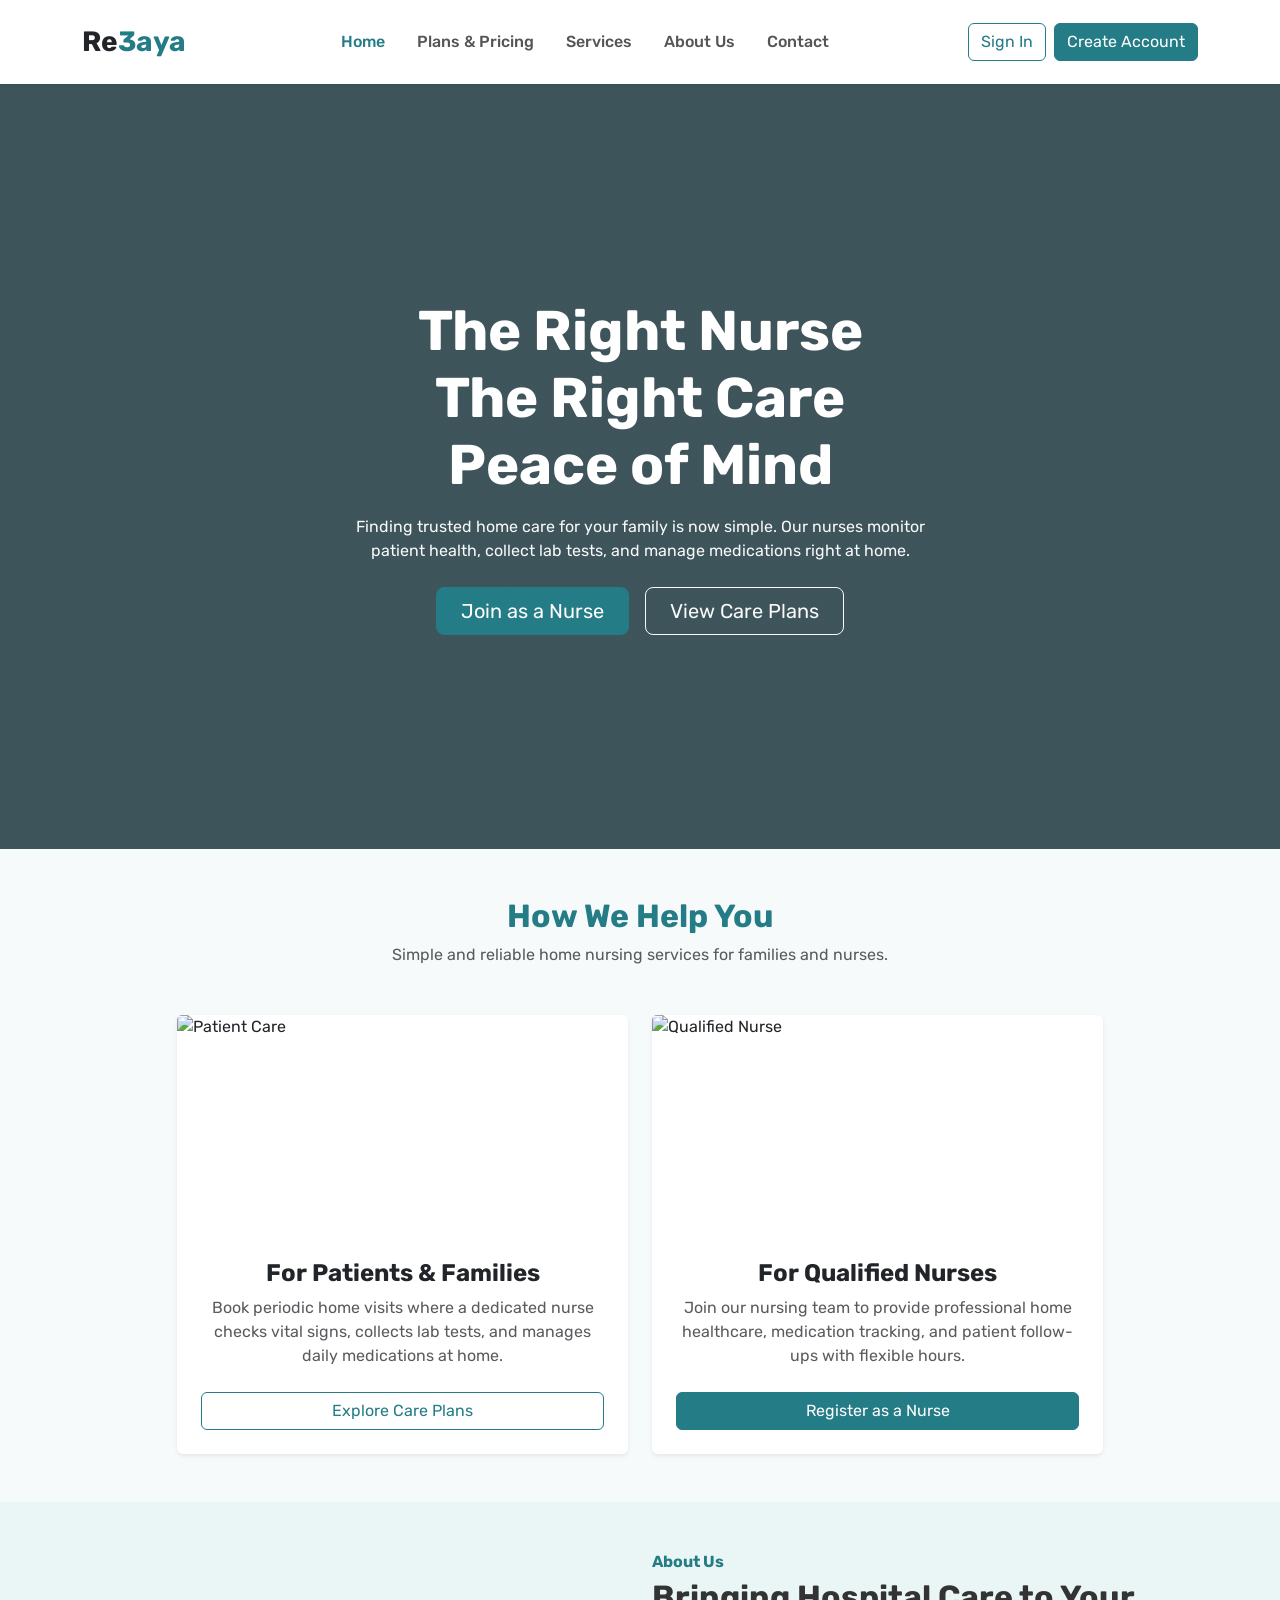
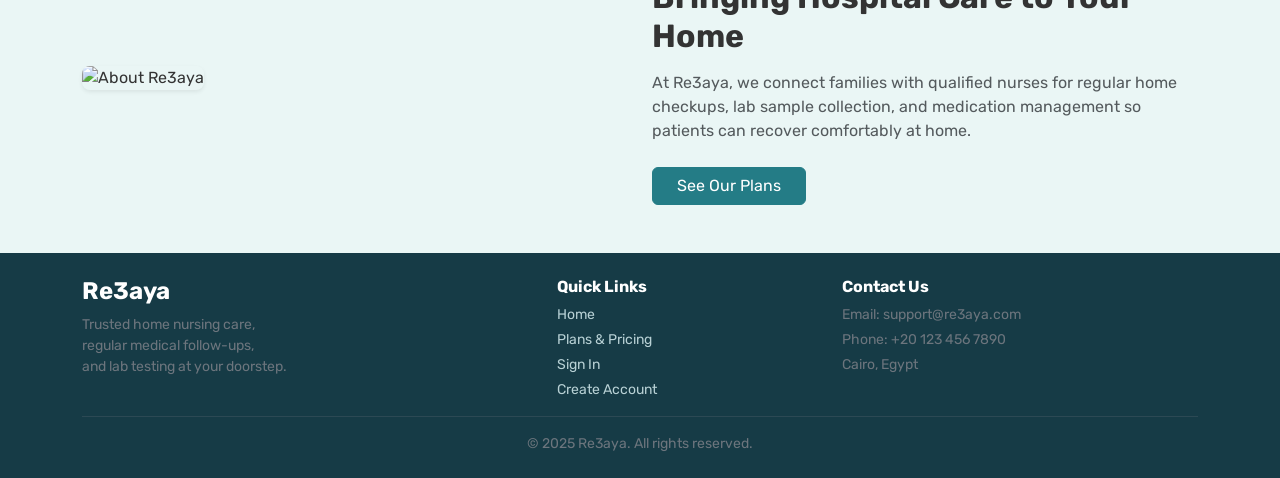
==== index.html @ 5ba7d143 "RE3AYA V1" ====
<!DOCTYPE html>
<html lang="en">
<head>
  <meta charset="UTF-8">
  <meta name="viewport" content="width=device-width, initial-scale=1.0">
  <title>Re3aya | Home Nursing Care</title>

  <!-- Google Font -->
  <link href="https://fonts.googleapis.com/css2?family=Rubik:wght@400;500;600;700&display=swap" rel="stylesheet">

  <!-- Bootstrap 5 CSS -->
  <link href="https://cdn.jsdelivr.net/npm/bootstrap@5.3.8/dist/css/bootstrap.min.css" rel="stylesheet">

  <!-- Custom CSS -->
  <link rel="stylesheet" href="css/home-style.css">
</head>
<body>

  <!-- Navbar -->
  <nav class="navbar navbar-expand-lg bg-white shadow-sm sticky-top py-3">
    <div class="container">
      <a class="navbar-brand fw-bold fs-3 text-dark" href="index.html">
        Re<span class="text-teal">3aya</span>
      </a>

      <button class="navbar-toggler" type="button" data-bs-toggle="collapse" data-bs-target="#mainNavbar" aria-controls="mainNavbar" aria-expanded="false" aria-label="Toggle navigation">
        <span class="navbar-toggler-icon"></span>
      </button>

      <div class="collapse navbar-collapse" id="mainNavbar">
        <ul class="navbar-nav mx-auto mb-2 mb-lg-0 gap-lg-3 text-center">
          <li class="nav-item">
            <a class="nav-link active" href="index.html">Home</a>
          </li>
          <li class="nav-item">
            <a class="nav-link" href="pages/services.html">Plans &amp; Pricing</a>
          </li>
          <li class="nav-item">
            <a class="nav-link" href="#services">Services</a>
          </li>
          <li class="nav-item">
            <a class="nav-link" href="#about">About Us</a>
          </li>
          <li class="nav-item">
            <a class="nav-link" href="#contact">Contact</a>
          </li>
        </ul>

        <div class="d-flex justify-content-center gap-2">
          <a href="pages/login.html" class="btn btn-outline-teal">Sign In</a>
          <a href="pages/signin.html" class="btn btn-teal">Create Account</a>
        </div>
      </div>
    </div>
  </nav>

  <main>

    <!-- Hero Section -->
    <section id="hero" class="hero-section text-center py-5">
    <div class="container">

        <h1 class="display-4 fw-bold mb-3">The Right Nurse<br>The Right Care<br>Peace of Mind</h1>

        <p class="hero-text mx-auto mb-4 text-light">
          Finding trusted home care for your family is now simple.
          Our nurses monitor patient health,
          collect lab tests, and manage medications right at home.</p>

        <div class="d-flex justify-content-center gap-3 flex-wrap">
          <a href="pages/signin.html" class="btn btn-teal btn-lg px-4">Join as a Nurse</a>
          <a href="pages/services.html" class="btn btn-outline-light btn-lg px-4">View Care Plans</a>
        </div>
      </div>
    </section>

    <!-- Services Section -->
    <section id="services" class="py-5">
      <div class="container">
        <div class="text-center mb-5">
          <h2 class="fw-bold text-teal">How We Help You</h2>
          <p class="text-muted">Simple and reliable home nursing services for families and nurses.</p>
        </div>

        <div class="row g-4 justify-content-center">

          <!-- Patient Card -->
          <div class="col-12 col-md-6 col-lg-5">
            <div class="card h-100 shadow-sm border-0">
              <img src="img/patient_image.jpg" class="card-img-top service-img" alt="Patient Care">
              <div class="card-body text-center p-4 d-flex flex-column">
                <h3 class="h4 fw-bold mb-2">For Patients &amp; Families</h3>
                <p class="text-muted mb-4">
                  Book periodic home visits where a dedicated nurse checks vital signs, collects lab tests, and manages daily medications at home.
                </p>
                <a href="pages/services.html" class="btn btn-outline-teal mt-auto w-100">Explore Care Plans</a>
              </div>
            </div>
          </div>

          <!-- Nurse Card -->
          <div class="col-12 col-md-6 col-lg-5">
            <div class="card h-100 shadow-sm border-0">
              <img src="img/nurse_image.jpg" class="card-img-top service-img" alt="Qualified Nurse">
              <div class="card-body text-center p-4 d-flex flex-column">
                <h3 class="h4 fw-bold mb-2">For Qualified Nurses</h3>
                <p class="text-muted mb-4">
                  Join our nursing team to provide professional home healthcare,
                   medication tracking, and patient follow-ups with flexible hours.
                </p>
                <a href="pages/signin.html" class="btn btn-teal mt-auto w-100">Register as a Nurse</a>
              </div>
            </div>
          </div>
        </div>
      </div>
    </section>

    <!-- About Section -->
    <section id="about" class="py-5">
      <div class="container">
        <div class="row align-items-center g-4">
          <div class="col-12 col-md-6">
            <img src="img/about us.png" class="img-fluid rounded-3 shadow-sm w-100 about-img" alt="About Re3aya">
          </div>

          <div class="col-12 col-md-6 text-center text-md-start">
            <p class="text-teal fw-bold mb-1">About Us</p>
            <h2 class="fw-bold mb-3">Bringing Hospital Care to Your Home</h2>
            <p class="text-muted mb-4">
              At Re3aya, we connect families with qualified nurses for regular home checkups,
              lab sample collection, and medication management so patients can recover comfortably at home.
            </p>
            <a href="pages/services.html" class="btn btn-teal px-4">See Our Plans</a>
          </div>
        </div>
      </div>
    </section>

  </main>

  <!-- Simple Footer -->
  <footer id="contact" class="footer text-light py-4">
    <div class="container">
      <div class="row g-4 text-center text-md-start">
        <div class="col-12 col-md-5">
          <h4 class="fw-bold text-white mb-2">Re3aya</h4>
          <p class="text-secondary small mb-0">
          Trusted home nursing care,
          <br>regular medical follow-ups,
          <br>and lab testing at your doorstep.
          </p>
        </div>

        <div class="col-6 col-md-3">
          <h6 class="text-white fw-bold mb-2">Quick Links</h6>
          <ul class="list-unstyled small mb-0">
            <li class="mb-1"><a href="index.html">Home</a></li>
            <li class="mb-1"><a href="pages/services.html">Plans &amp; Pricing</a></li>
            <li class="mb-1"><a href="pages/login.html">Sign In</a></li>
            <li><a href="pages/signin.html">Create Account</a></li>
          </ul>
        </div>

        <div class="col-6 col-md-4">
          <h6 class="text-white fw-bold mb-2">Contact Us</h6>
          <p class="text-secondary small mb-1">Email: support@re3aya.com</p>
          <p class="text-secondary small mb-1">Phone: +20 123 456 7890</p>
          <p class="text-secondary small mb-0">Cairo, Egypt</p>
        </div>
      </div>

      <hr class="border-secondary my-3">
      <p class="text-center text-secondary small mb-0">© 2025 Re3aya. All rights reserved.</p>
    </div>
  </footer>

  <!-- Bootstrap 5 JavaScript -->
  <script src="https://cdn.jsdelivr.net/npm/bootstrap@5.3.8/dist/js/bootstrap.bundle.min.js"></script>
</body>
</html>
---- css/home-style.css ----
/* General Page Styling */
body {
  font-family: 'Rubik', sans-serif;
  background-color: #F7FAFA;
  color: #333333;
}

/* Brand Colors */
.text-teal {
  color: #247C86;
}

.btn-teal {
  background-color: #247C86;
  color: #ffffff;
  border: 1px solid #247C86;
}

.btn-teal:hover {
  background-color: #1B5E66;
  color: #ffffff;
}

.btn-outline-teal {
  color: #247C86;
  border: 1px solid #247C86;
  background-color: transparent;
}

.btn-outline-teal:hover {
  background-color: #247C86;
  color: #ffffff;
}

/* Navbar */
.navbar-nav .nav-link {
  color: #555555;
  font-weight: 500;
}

.navbar-nav .nav-link:hover,
.navbar-nav .nav-link.active {
  color: #247C86;
}

/* Hero Section */
.hero-section {
  min-height: 85vh;
  display: flex;
  align-items: center;
  background-image:
    linear-gradient(rgba(16, 43, 51, 0.8), rgba(16, 43, 51, 0.8)),
    url("../img/nurse-heart.jpeg");
  background-size: cover;
  background-position: center;
  color: #ffffff;
}

.hero-text {
  max-width: 600px;
}

/* Services Cards */
.service-img {
  height: 220px;
  object-fit: cover;
}

/* About Section */
#about {
  background-color: #EAF6F5;
}

.about-img {
  max-height: 360px;
  object-fit: cover;
}

/* Footer */
.footer {
  background-color: #163B46;
}

.footer a {
  color: #B8D1D5;
  text-decoration: none;
}

.footer a:hover {
  color: #ffffff;
}
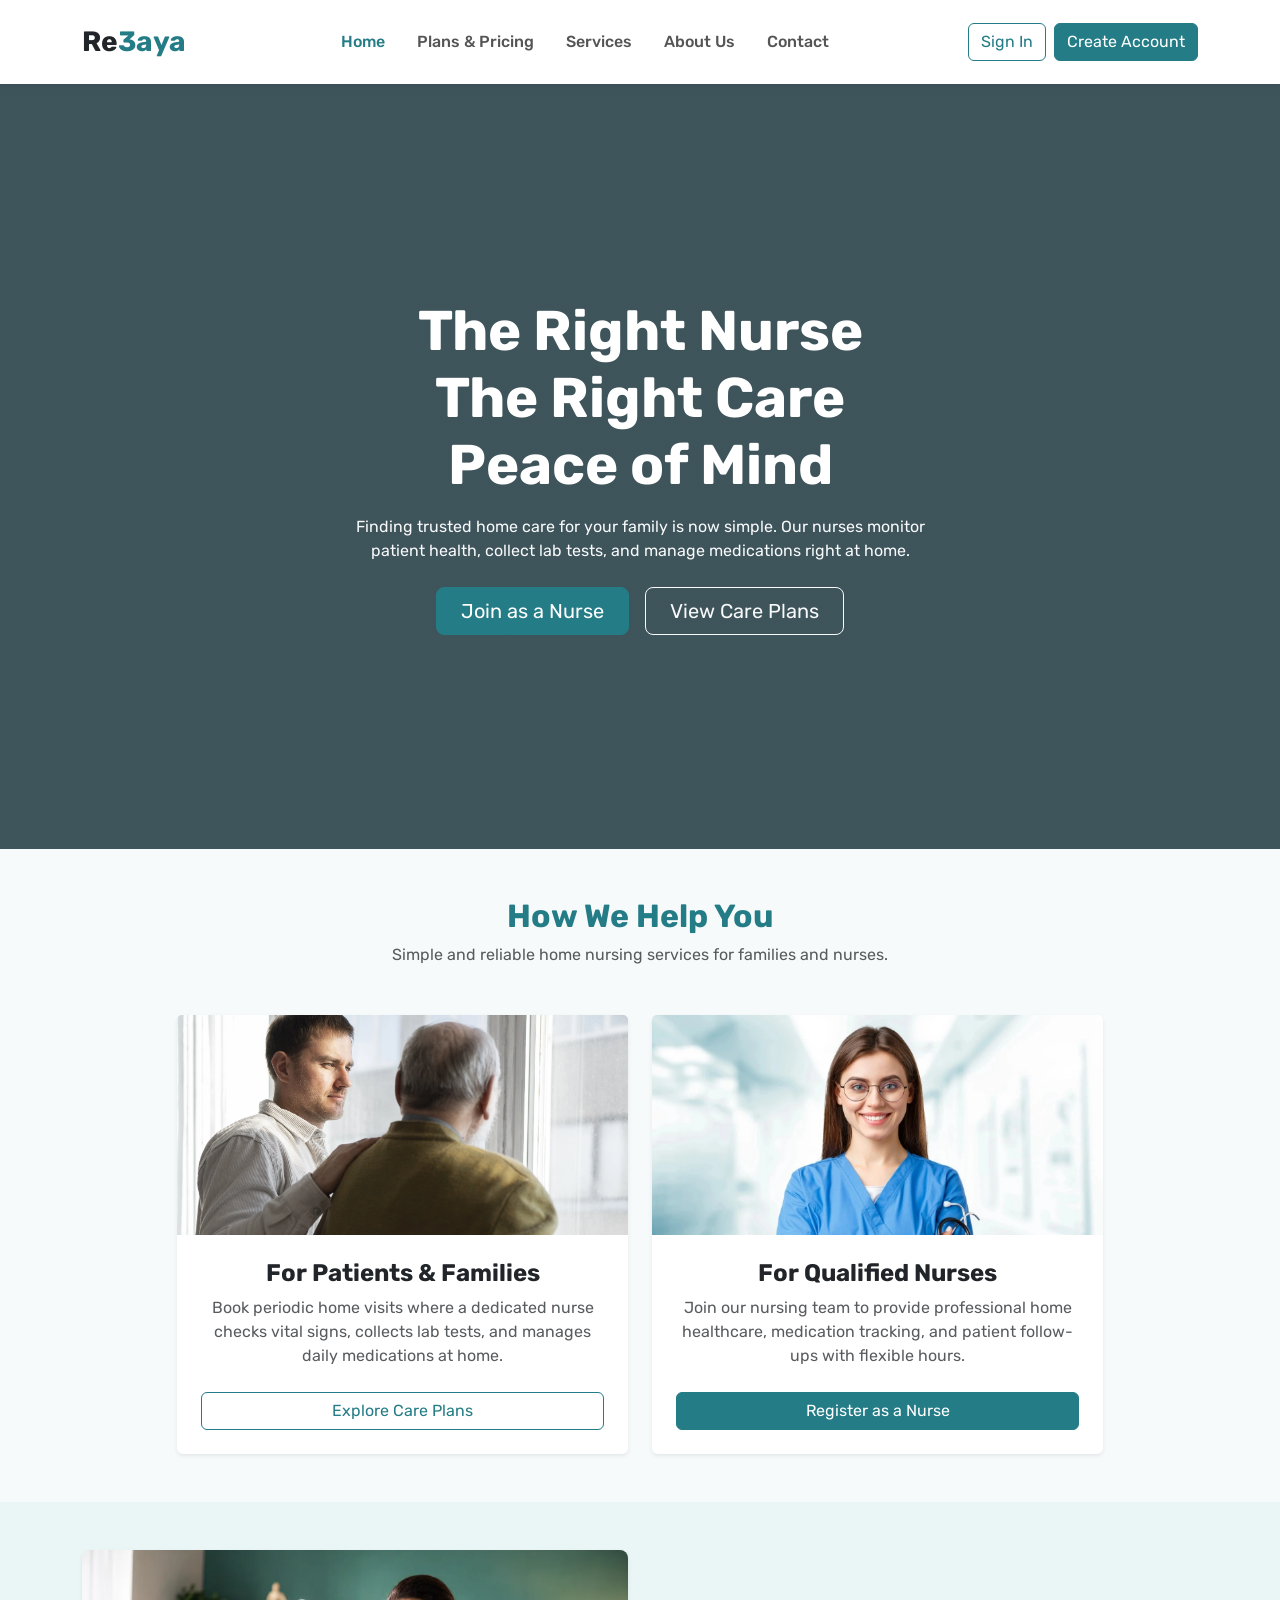
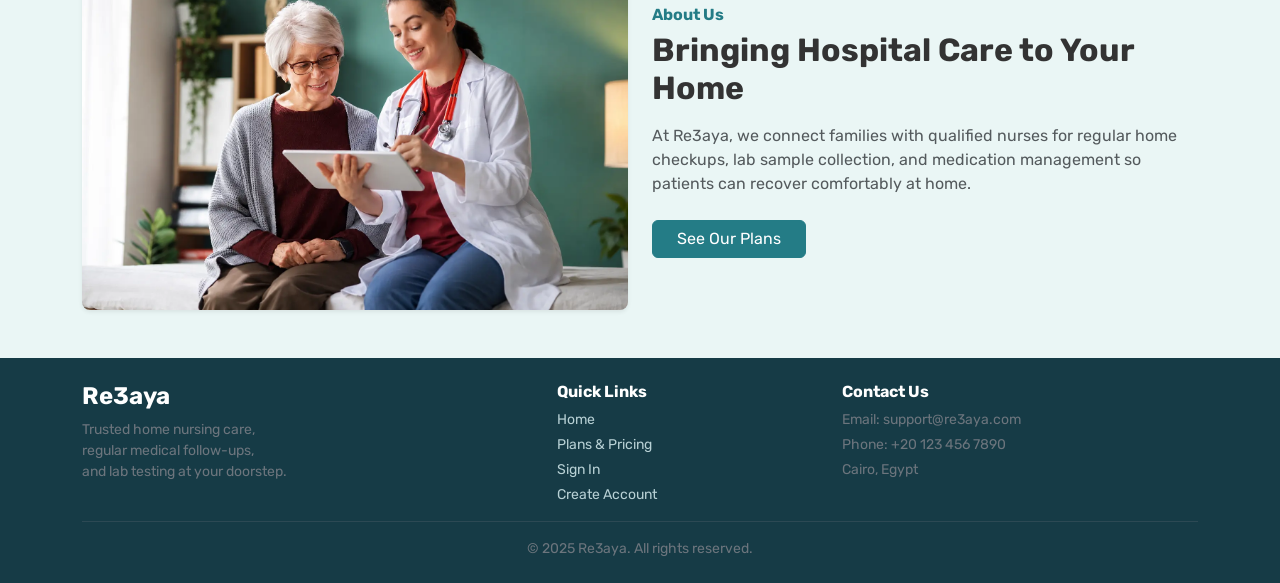
==== commit 72afd240: "RE3AYA V1 UPLOUDED NEW PHOTOS AND CONVERTED TO WEBP" ====
--- a/index.html
+++ b/index.html
@@ -82,12 +82,12 @@
           <p class="text-muted">Simple and reliable home nursing services for families and nurses.</p>
         </div>
 
-        <div class="row g-4 justify-content-center">
+        <div class="row g-4 justify-content-center ">
 
           <!-- Patient Card -->
           <div class="col-12 col-md-6 col-lg-5">
             <div class="card h-100 shadow-sm border-0">
-              <img src="img/patient_image.jpg" class="card-img-top service-img" alt="Patient Care">
+              <img src="img/patient_image.webp" class="card-img-top service-img" alt="Patient Care">
               <div class="card-body text-center p-4 d-flex flex-column">
                 <h3 class="h4 fw-bold mb-2">For Patients &amp; Families</h3>
                 <p class="text-muted mb-4">
@@ -101,7 +101,7 @@
           <!-- Nurse Card -->
           <div class="col-12 col-md-6 col-lg-5">
             <div class="card h-100 shadow-sm border-0">
-              <img src="img/nurse_image.jpg" class="card-img-top service-img" alt="Qualified Nurse">
+              <img src="img/nurse_image.webp" class="card-img-top service-img" alt="Qualified Nurse">
               <div class="card-body text-center p-4 d-flex flex-column">
                 <h3 class="h4 fw-bold mb-2">For Qualified Nurses</h3>
                 <p class="text-muted mb-4">
@@ -121,7 +121,7 @@
       <div class="container">
         <div class="row align-items-center g-4">
           <div class="col-12 col-md-6">
-            <img src="img/about us.png" class="img-fluid rounded-3 shadow-sm w-100 about-img" alt="About Re3aya">
+            <img src="img/about us.webp" class="img-fluid rounded-3 shadow-sm w-100 about-img" alt="About Re3aya">
           </div>
 
           <div class="col-12 col-md-6 text-center text-md-start">
--- a/css/home-style.css
+++ b/css/home-style.css
@@ -50,7 +50,7 @@
   align-items: center;
   background-image:
     linear-gradient(rgba(16, 43, 51, 0.8), rgba(16, 43, 51, 0.8)),
-    url("../img/nurse-heart.jpeg");
+    url("../img/nurse-heart.WEBP");
   background-size: cover;
   background-position: center;
   color: #ffffff;
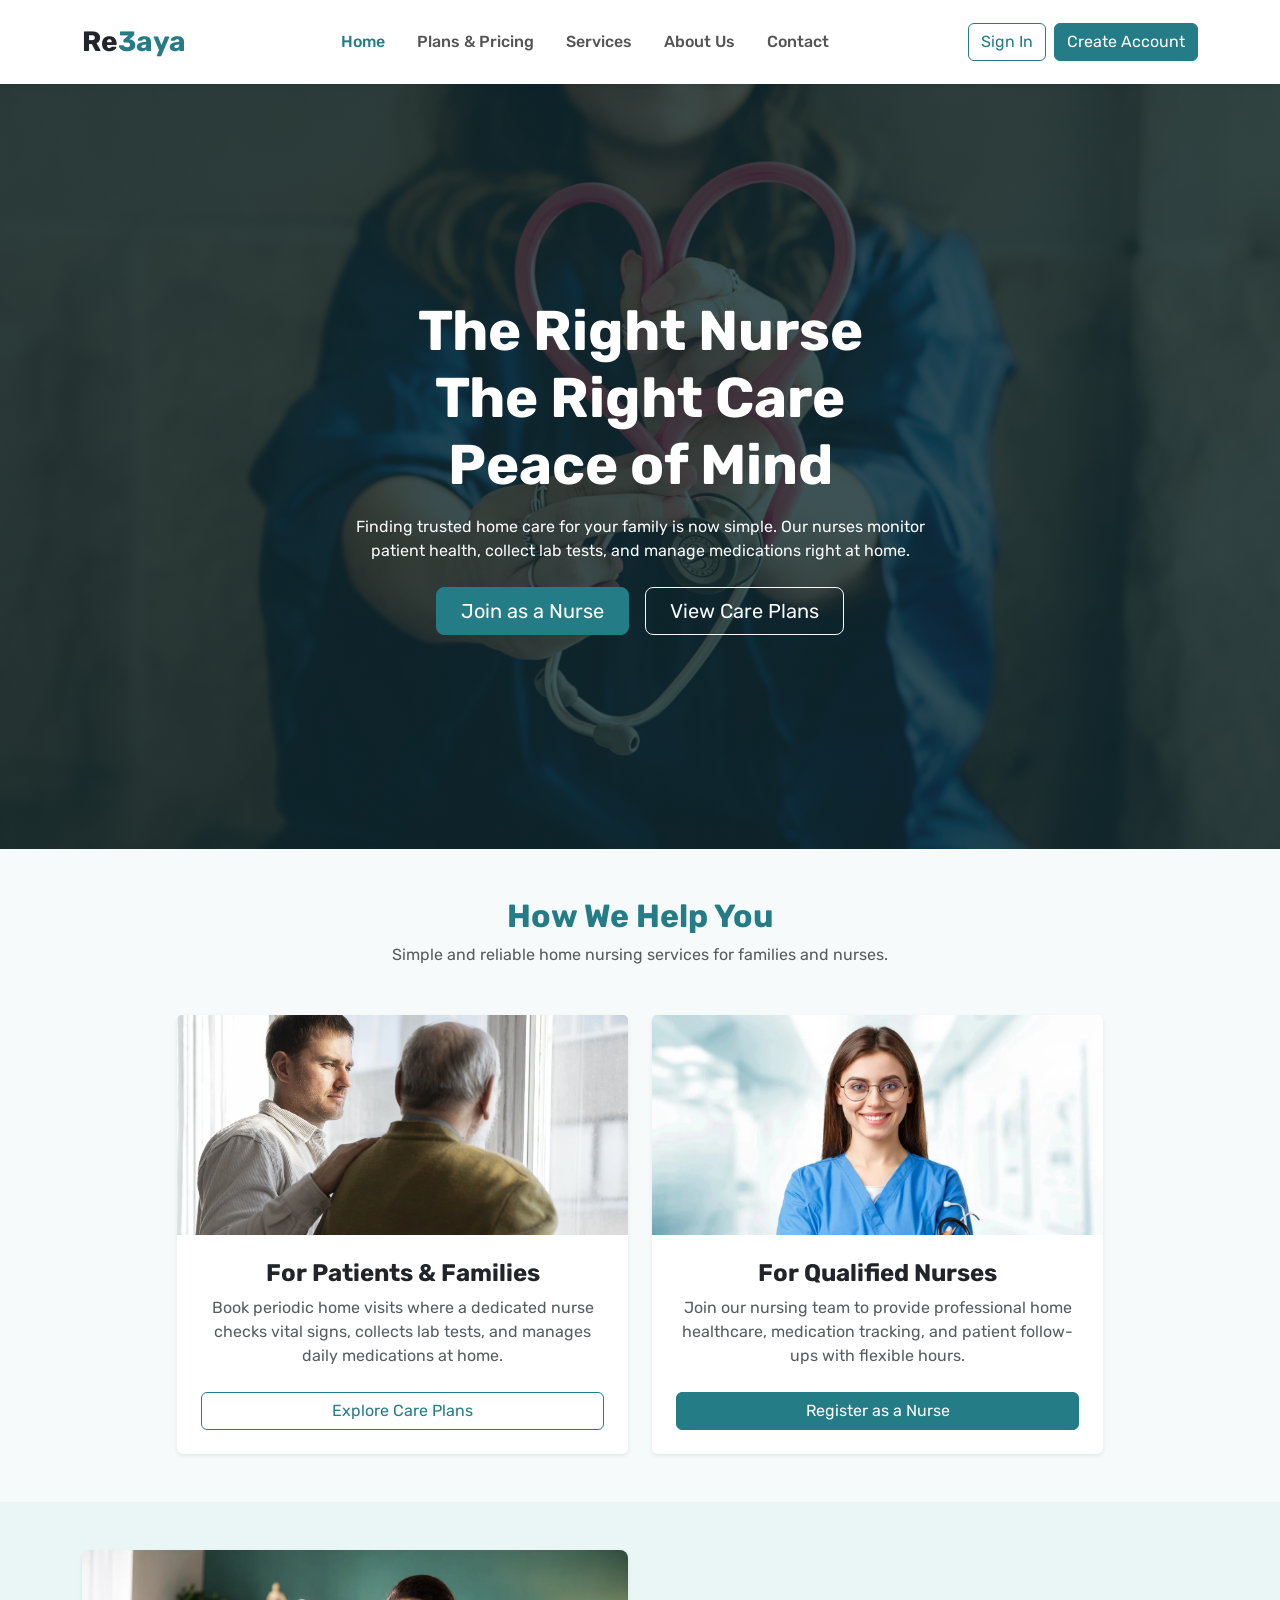
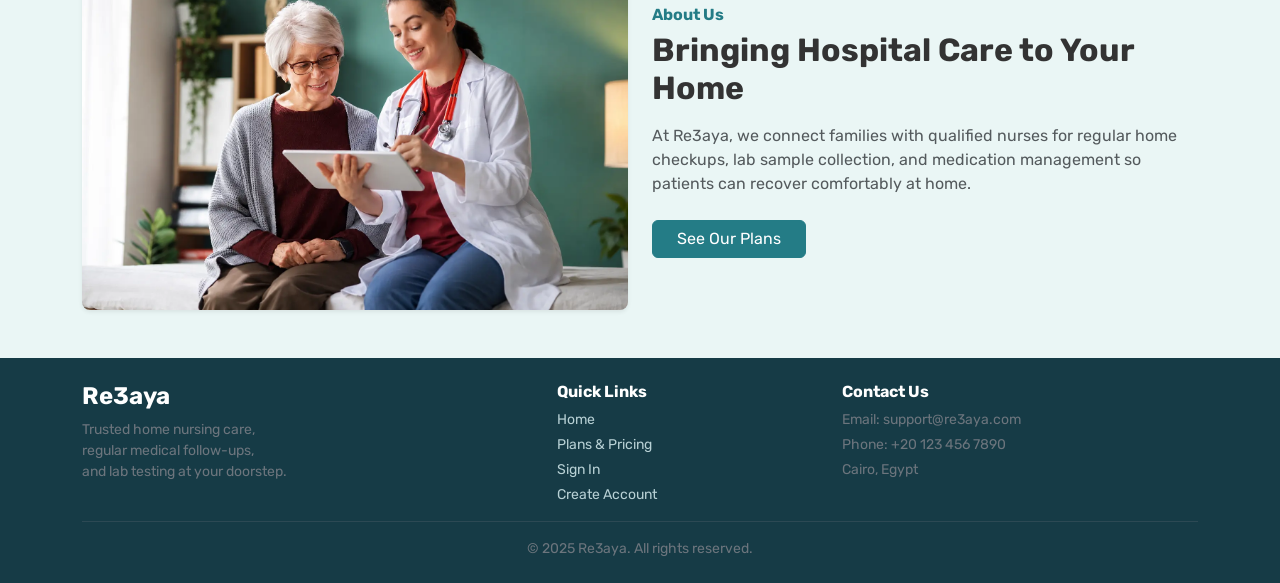
==== commit 9f7ce848: "Re3aya edit img hero" ====
--- a/index.html
+++ b/index.html
@@ -82,7 +82,7 @@
           <p class="text-muted">Simple and reliable home nursing services for families and nurses.</p>
         </div>
 
-        <div class="row g-4 justify-content-center ">
+        <div class="row g-4 justify-content-center">
 
           <!-- Patient Card -->
           <div class="col-12 col-md-6 col-lg-5">
--- a/css/home-style.css
+++ b/css/home-style.css
@@ -50,7 +50,7 @@
   align-items: center;
   background-image:
     linear-gradient(rgba(16, 43, 51, 0.8), rgba(16, 43, 51, 0.8)),
-    url("../img/nurse-heart.WEBP");
+    url("../img/nurse-heart.webp");
   background-size: cover;
   background-position: center;
   color: #ffffff;
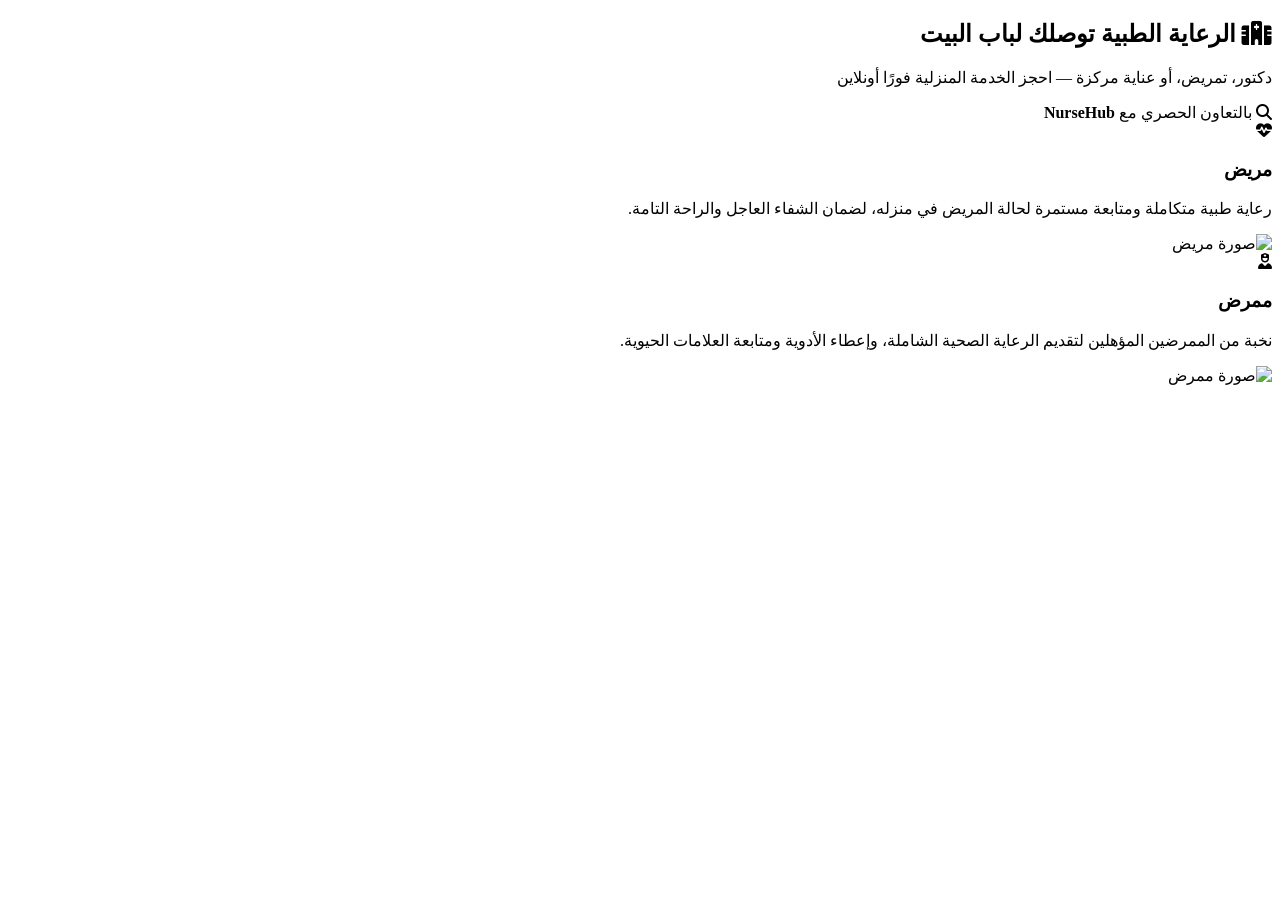
==== commit 8239e857: "Merge branch 'main' into yusuf-services" ====
--- a/index.html
+++ b/index.html
@@ -1,181 +1,53 @@
 <!DOCTYPE html>
-<html lang="en">
+<html lang="ar" dir="rtl">
 <head>
-  <meta charset="UTF-8">
-  <meta name="viewport" content="width=device-width, initial-scale=1.0">
-  <title>Re3aya | Home Nursing Care</title>
+    <meta charset="UTF-8">
+    <meta name="viewport" content="width=device-width, initial-scale=1.0">
+    <title>Nurse Hub - Services</title>
 
-  <!-- Google Font -->
-  <link href="https://fonts.googleapis.com/css2?family=Rubik:wght@400;500;600;700&display=swap" rel="stylesheet">
+    <link rel="stylesheet" href="https://cdnjs.cloudflare.com/ajax/libs/font-awesome/6.7.2/css/all.min.css">
 
-  <!-- Bootstrap 5 CSS -->
-  <link href="https://cdn.jsdelivr.net/npm/bootstrap@5.3.8/dist/css/bootstrap.min.css" rel="stylesheet">
+    <link rel="preconnect" href="https://fonts.googleapis.com">
+    <link rel="preconnect" href="https://fonts.gstatic.com" crossorigin>
+    <link href="https://fonts.googleapis.com/css2?family=Libre+Caslon+Condensed:ital,wght@0,400..700;1,400..700&family=Rubik:ital,wght@0,300..900;1,300..900&display=swap" rel="stylesheet">
 
-  <!-- Custom CSS -->
-  <link rel="stylesheet" href="css/home-style.css">
+    <link rel="stylesheet" href="style.css">
 </head>
-<body>
+<body class="rubik-text">
 
-  <!-- Navbar -->
-  <nav class="navbar navbar-expand-lg bg-white shadow-sm sticky-top py-3">
-    <div class="container">
-      <a class="navbar-brand fw-bold fs-3 text-dark" href="index.html">
-        Re<span class="text-teal">3aya</span>
-      </a>
+    <section class="services-box">
+        
+        <div class="header">
+            <h2><i class="fa-solid fa-hospital"></i> الرعاية الطبية توصلك لباب البيت</h2>
+            <p>دكتور، تمريض، أو عناية مركزة — احجز الخدمة المنزلية فورًا أونلاين</p>
+            <span class="sub-text">
+                <i class="fa-solid fa-magnifying-glass"></i> بالتعاون الحصري مع <strong class="libre-caslon-condensed-en">NurseHub</strong>
+            </span>
+        </div>
 
-      <button class="navbar-toggler" type="button" data-bs-toggle="collapse" data-bs-target="#mainNavbar" aria-controls="mainNavbar" aria-expanded="false" aria-label="Toggle navigation">
-        <span class="navbar-toggler-icon"></span>
-      </button>
+        <div class="cards-row">
 
-      <div class="collapse navbar-collapse" id="mainNavbar">
-        <ul class="navbar-nav mx-auto mb-2 mb-lg-0 gap-lg-3 text-center">
-          <li class="nav-item">
-            <a class="nav-link active" href="index.html">Home</a>
-          </li>
-          <li class="nav-item">
-            <a class="nav-link" href="pages/services.html">Plans &amp; Pricing</a>
-          </li>
-          <li class="nav-item">
-            <a class="nav-link" href="#services">Services</a>
-          </li>
-          <li class="nav-item">
-            <a class="nav-link" href="#about">About Us</a>
-          </li>
-          <li class="nav-item">
-            <a class="nav-link" href="#contact">Contact</a>
-          </li>
-        </ul>
+            <div class="card dark-card">
+                <div class="icon-circle">
+                    <i class="fa-solid fa-heart-pulse"></i>
+                </div>
+                <h3>مريض</h3>
+                <p>رعاية طبية متكاملة ومتابعة مستمرة لحالة المريض في منزله، لضمان الشفاء العاجل والراحة التامة.</p>
+                <img src="patient_image.jpg" alt="صورة مريض">
+            </div>
 
-        <div class="d-flex justify-content-center gap-2">
-          <a href="pages/login.html" class="btn btn-outline-teal">Sign In</a>
-          <a href="pages/signin.html" class="btn btn-teal">Create Account</a>
+            <div class="card light-card">
+                <div class="icon-circle">
+                    <i class="fa-solid fa-user-nurse"></i>
+                </div>
+                <h3>ممرض</h3>
+                <p>نخبة من الممرضين المؤهلين لتقديم الرعاية الصحية الشاملة، وإعطاء الأدوية ومتابعة العلامات الحيوية.</p>
+                <img src="nurse_image.jpg" alt="صورة ممرض">
+            </div>
+
         </div>
-      </div>
-    </div>
-  </nav>
 
-  <main>
-
-    <!-- Hero Section -->
-    <section id="hero" class="hero-section text-center py-5">
-    <div class="container">
-
-        <h1 class="display-4 fw-bold mb-3">The Right Nurse<br>The Right Care<br>Peace of Mind</h1>
-
-        <p class="hero-text mx-auto mb-4 text-light">
-          Finding trusted home care for your family is now simple.
-          Our nurses monitor patient health,
-          collect lab tests, and manage medications right at home.</p>
-
-        <div class="d-flex justify-content-center gap-3 flex-wrap">
-          <a href="pages/signin.html" class="btn btn-teal btn-lg px-4">Join as a Nurse</a>
-          <a href="pages/services.html" class="btn btn-outline-light btn-lg px-4">View Care Plans</a>
-        </div>
-      </div>
     </section>
 
-    <!-- Services Section -->
-    <section id="services" class="py-5">
-      <div class="container">
-        <div class="text-center mb-5">
-          <h2 class="fw-bold text-teal">How We Help You</h2>
-          <p class="text-muted">Simple and reliable home nursing services for families and nurses.</p>
-        </div>
-
-        <div class="row g-4 justify-content-center">
-
-          <!-- Patient Card -->
-          <div class="col-12 col-md-6 col-lg-5">
-            <div class="card h-100 shadow-sm border-0">
-              <img src="img/patient_image.webp" class="card-img-top service-img" alt="Patient Care">
-              <div class="card-body text-center p-4 d-flex flex-column">
-                <h3 class="h4 fw-bold mb-2">For Patients &amp; Families</h3>
-                <p class="text-muted mb-4">
-                  Book periodic home visits where a dedicated nurse checks vital signs, collects lab tests, and manages daily medications at home.
-                </p>
-                <a href="pages/services.html" class="btn btn-outline-teal mt-auto w-100">Explore Care Plans</a>
-              </div>
-            </div>
-          </div>
-
-          <!-- Nurse Card -->
-          <div class="col-12 col-md-6 col-lg-5">
-            <div class="card h-100 shadow-sm border-0">
-              <img src="img/nurse_image.webp" class="card-img-top service-img" alt="Qualified Nurse">
-              <div class="card-body text-center p-4 d-flex flex-column">
-                <h3 class="h4 fw-bold mb-2">For Qualified Nurses</h3>
-                <p class="text-muted mb-4">
-                  Join our nursing team to provide professional home healthcare,
-                   medication tracking, and patient follow-ups with flexible hours.
-                </p>
-                <a href="pages/signin.html" class="btn btn-teal mt-auto w-100">Register as a Nurse</a>
-              </div>
-            </div>
-          </div>
-        </div>
-      </div>
-    </section>
-
-    <!-- About Section -->
-    <section id="about" class="py-5">
-      <div class="container">
-        <div class="row align-items-center g-4">
-          <div class="col-12 col-md-6">
-            <img src="img/about us.webp" class="img-fluid rounded-3 shadow-sm w-100 about-img" alt="About Re3aya">
-          </div>
-
-          <div class="col-12 col-md-6 text-center text-md-start">
-            <p class="text-teal fw-bold mb-1">About Us</p>
-            <h2 class="fw-bold mb-3">Bringing Hospital Care to Your Home</h2>
-            <p class="text-muted mb-4">
-              At Re3aya, we connect families with qualified nurses for regular home checkups,
-              lab sample collection, and medication management so patients can recover comfortably at home.
-            </p>
-            <a href="pages/services.html" class="btn btn-teal px-4">See Our Plans</a>
-          </div>
-        </div>
-      </div>
-    </section>
-
-  </main>
-
-  <!-- Simple Footer -->
-  <footer id="contact" class="footer text-light py-4">
-    <div class="container">
-      <div class="row g-4 text-center text-md-start">
-        <div class="col-12 col-md-5">
-          <h4 class="fw-bold text-white mb-2">Re3aya</h4>
-          <p class="text-secondary small mb-0">
-          Trusted home nursing care,
-          <br>regular medical follow-ups,
-          <br>and lab testing at your doorstep.
-          </p>
-        </div>
-
-        <div class="col-6 col-md-3">
-          <h6 class="text-white fw-bold mb-2">Quick Links</h6>
-          <ul class="list-unstyled small mb-0">
-            <li class="mb-1"><a href="index.html">Home</a></li>
-            <li class="mb-1"><a href="pages/services.html">Plans &amp; Pricing</a></li>
-            <li class="mb-1"><a href="pages/login.html">Sign In</a></li>
-            <li><a href="pages/signin.html">Create Account</a></li>
-          </ul>
-        </div>
-
-        <div class="col-6 col-md-4">
-          <h6 class="text-white fw-bold mb-2">Contact Us</h6>
-          <p class="text-secondary small mb-1">Email: support@re3aya.com</p>
-          <p class="text-secondary small mb-1">Phone: +20 123 456 7890</p>
-          <p class="text-secondary small mb-0">Cairo, Egypt</p>
-        </div>
-      </div>
-
-      <hr class="border-secondary my-3">
-      <p class="text-center text-secondary small mb-0">© 2025 Re3aya. All rights reserved.</p>
-    </div>
-  </footer>
-
-  <!-- Bootstrap 5 JavaScript -->
-  <script src="https://cdn.jsdelivr.net/npm/bootstrap@5.3.8/dist/js/bootstrap.bundle.min.js"></script>
 </body>
 </html>
